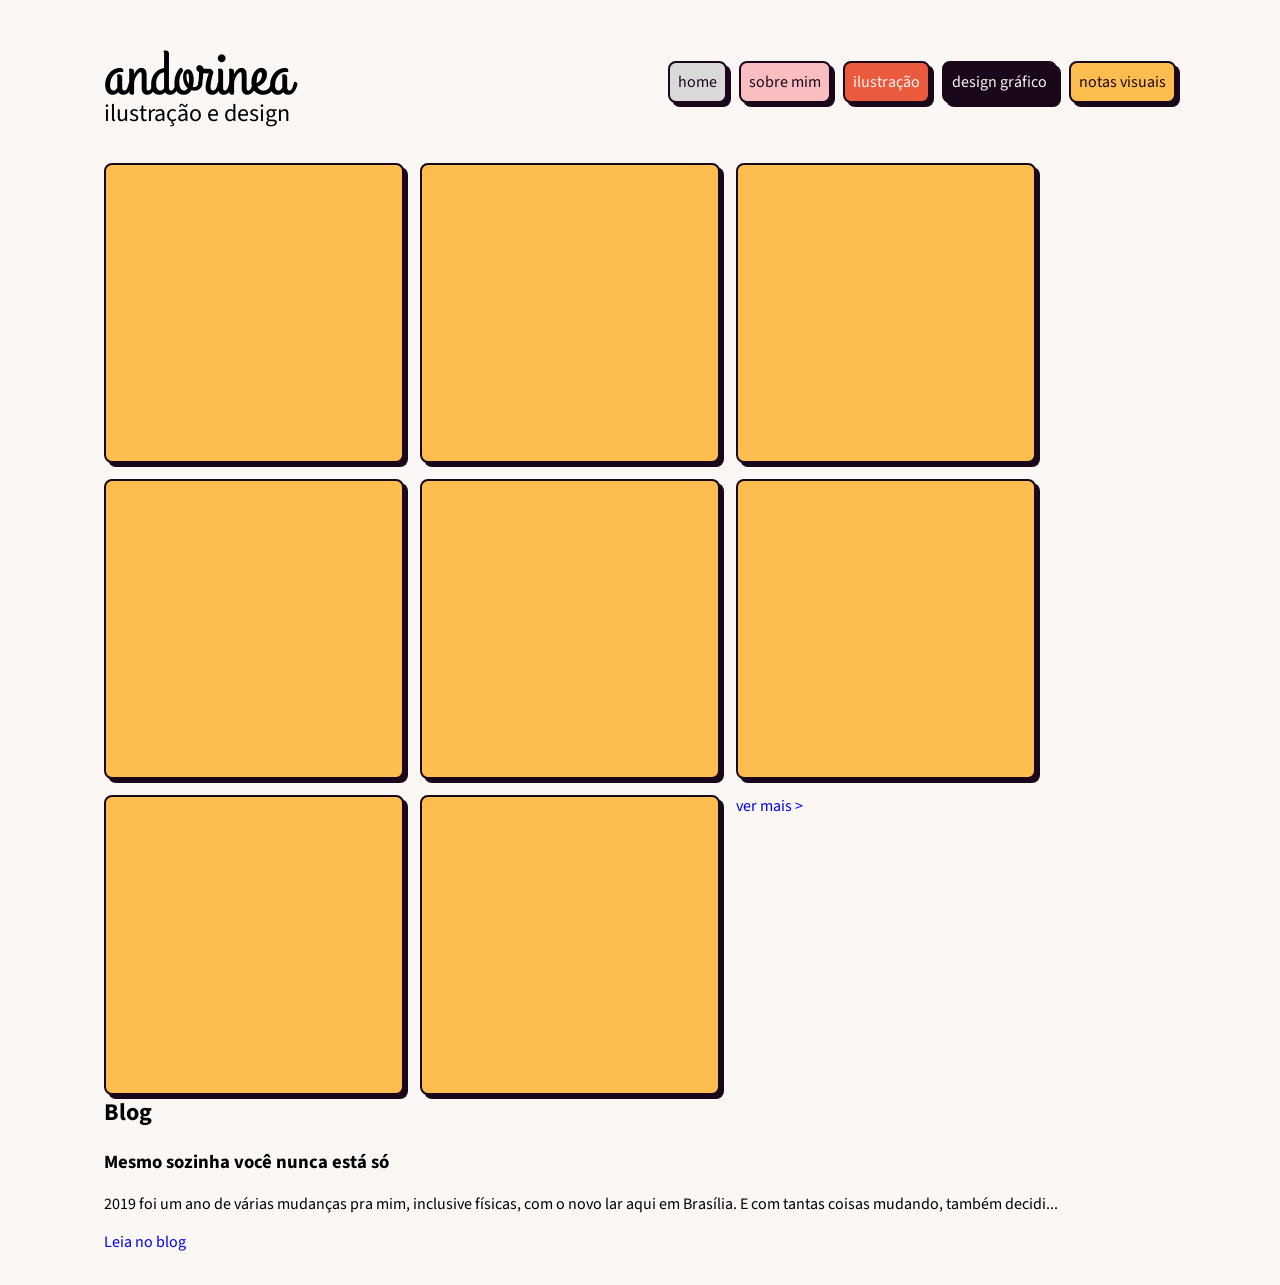
==== index2.html @ de284b11 "fixing main page" ====
<!DOCTYPE html>
<html lang="pt-br">
<head>
    <meta charset="UTF-8">
    <meta name="viewport" content="width=device-width, initial-scale=1.0">
    <title>andorinea</title>
    <link rel="preconnect" href="https://fonts.googleapis.com">
    <link rel="preconnect" href="https://fonts.gstatic.com" crossorigin>
    <link href="https://fonts.googleapis.com/css2?family=Grand+Hotel&family=Source+Sans+3:ital,wght@0,200..900;1,200..900&display=swap" rel="stylesheet">
    <link rel="stylesheet" href="style/style.css" >
</head>
<body>
<header class="header">
        <header>
            <h1 class="title grand-hotel-regular">andorinea</h1>
            <h2 class="source-sans-3-400">ilustração e design</h2>
        </header>
        <nav>
            <ul class="nav-list">
                <li class="nav-itens"><a href="#home" class="btn-nav light-neutral source-sans-3-400">home</a></li>
                <li class="nav-itens"><a href="#sobre-mim" class="btn-nav secondary source-sans-3-400">sobre mim</a></li>
                <li class="nav-itens"><a href="#ilustracao" class="btn-nav terciary source-sans-3-400">ilustração</a></li>
                <li class="nav-itens"><a href="#design-grafico" class="btn-nav dark-neutral source-sans-3-400">design gráfico</a></li>
                <li class="nav-itens"><a href="#notas-visuais" class="btn-nav primary source-sans-3-400">notas visuais</a></li>
            </ul>
        </nav>
</header>
   
    <main>
    <section class="content">
        <img src="" alt="" class="images">
        <img src="" alt="" class="images">
        <img src="" alt="" class="images">
        <img src="" alt="" class="images">
        <img src="" alt="" class="images">
        <img src="" alt="" class="images">
        <img src="" alt="" class="images">
        <img src="" alt="" class="images">
        <div class="section-link"><a href="#">ver mais ></a></div>
    </section>
    <section class="blog">
        <h2>Blog</h2>
        <div class="blog-cards">
            <div class="vertical-card">
                <h3>Mesmo sozinha você nunca está só</h3>
                <p>2019 foi um ano de várias mudanças pra mim, inclusive físicas, com o novo lar aqui em Brasília. E com tantas coisas mudando, também decidi...</p>
            <a href="#">Leia no blog</a>
            </div>
        </div>
    </section>
</main>
</body>
</html>
---- style/style.css ----
/* Primitivos */ 

:root {
    --lighter-neutral: #FAF7F5;
    --light-neutral: #D9D9D9;
    --dark-neutral: #1A071B;
    --primary: #FEBE4F;
    --secondary: #FABEC0;
    --terciary: #EB5A3D;
}

.light-neutral {
    background: var(--light-neutral, #FAF7F5);
    color: var(--dark-neutral);
}

.dark-neutral {
    background: var(--dark-neutral, #1A071B);
    color: var(--lighter-neutral);
}

.primary {
    background: var(--primary, #FEBE4F);
    color: var(--dark-neutral);
}

.secondary {
    background: var(--secondary, #FABEC0);
    color: var(--dark-neutral);
}

.terciary {
    background: var(--terciary, #EB5A3D);
    color: var(--lighter-neutral);
}

.source-sans-3-400 {
    font-family: "Source Sans 3", serif;
    font-optical-sizing: auto;
    font-weight: 400;
    font-style: normal;
}

.grand-hotel-regular {
    font-family: "Grand Hotel", serif;
    font-weight: 400;
    font-style: normal;
}
  

/* Tags globais */

body {
    background-color: var(--lighter-neutral);
    font-family: "Source Sans 3", serif;
}

a {
    text-decoration: none;
}

a:hover {
    font-weight: bold;
}

h1, h2 {
    margin: 0;
    padding: 0;
}

main {
    margin: 2rem 6rem;
    
}

/* Header */

.header {
    margin: 2rem 6rem;
    display: flex;
    flex-direction: row;
    justify-content: space-between;
    align-items: center;
}

/* Navegação */

.nav-list {
    margin: 0;
    padding: 0;
    list-style-type: none;
    display: flex;
    gap: 8px 12px;
    flex-wrap: wrap;
}

.nav-itens {
    margin: 0;
    padding: 0;
}

.btn-nav {
    display: inline-block;
    border-radius: 8px;
    border: 2px solid var(--dark-neutral);
    box-shadow: 4px 4px 0px 0px var(--dark-neutral);
    padding: 8px;
    transition: box-shadow 0.2s ease, transform 0.2s ease;
}

.btn-nav:hover {
    box-shadow: 0px 0px 0px var(--dark-neutral);
    transform: translateY(2px);
}


.container {
    display: flex;
}

.container img {
    max-height: 100vh;
}

/* Título */

.title {
    font-size: 4rem;
    height: 4rem;
}

/* Conteúdo */

.content {
    display: flex;
    flex-wrap: wrap;
    gap: 1rem;
}

.images {
    background: var(--primary, #FEBE4F);
    border: 2px solid var(--dark-neutral);
    border-radius: 8px;
    box-shadow: 4px 4px 0px 0px var(--dark-neutral);
    padding: 8px;
    transition: box-shadow 0.2s ease, transform 0.2s ease;
    min-height:280px;
    min-width:280px;
}

/* Breakpoints */

@media only screen and (max-width: 600px) {
    main, .header {
        margin: 1rem;
    }

    .header {
        flex-direction: column;
        align-items: flex-start;
        gap: 1rem;
        
    }

    .images {
        width: 100%;
    }

}
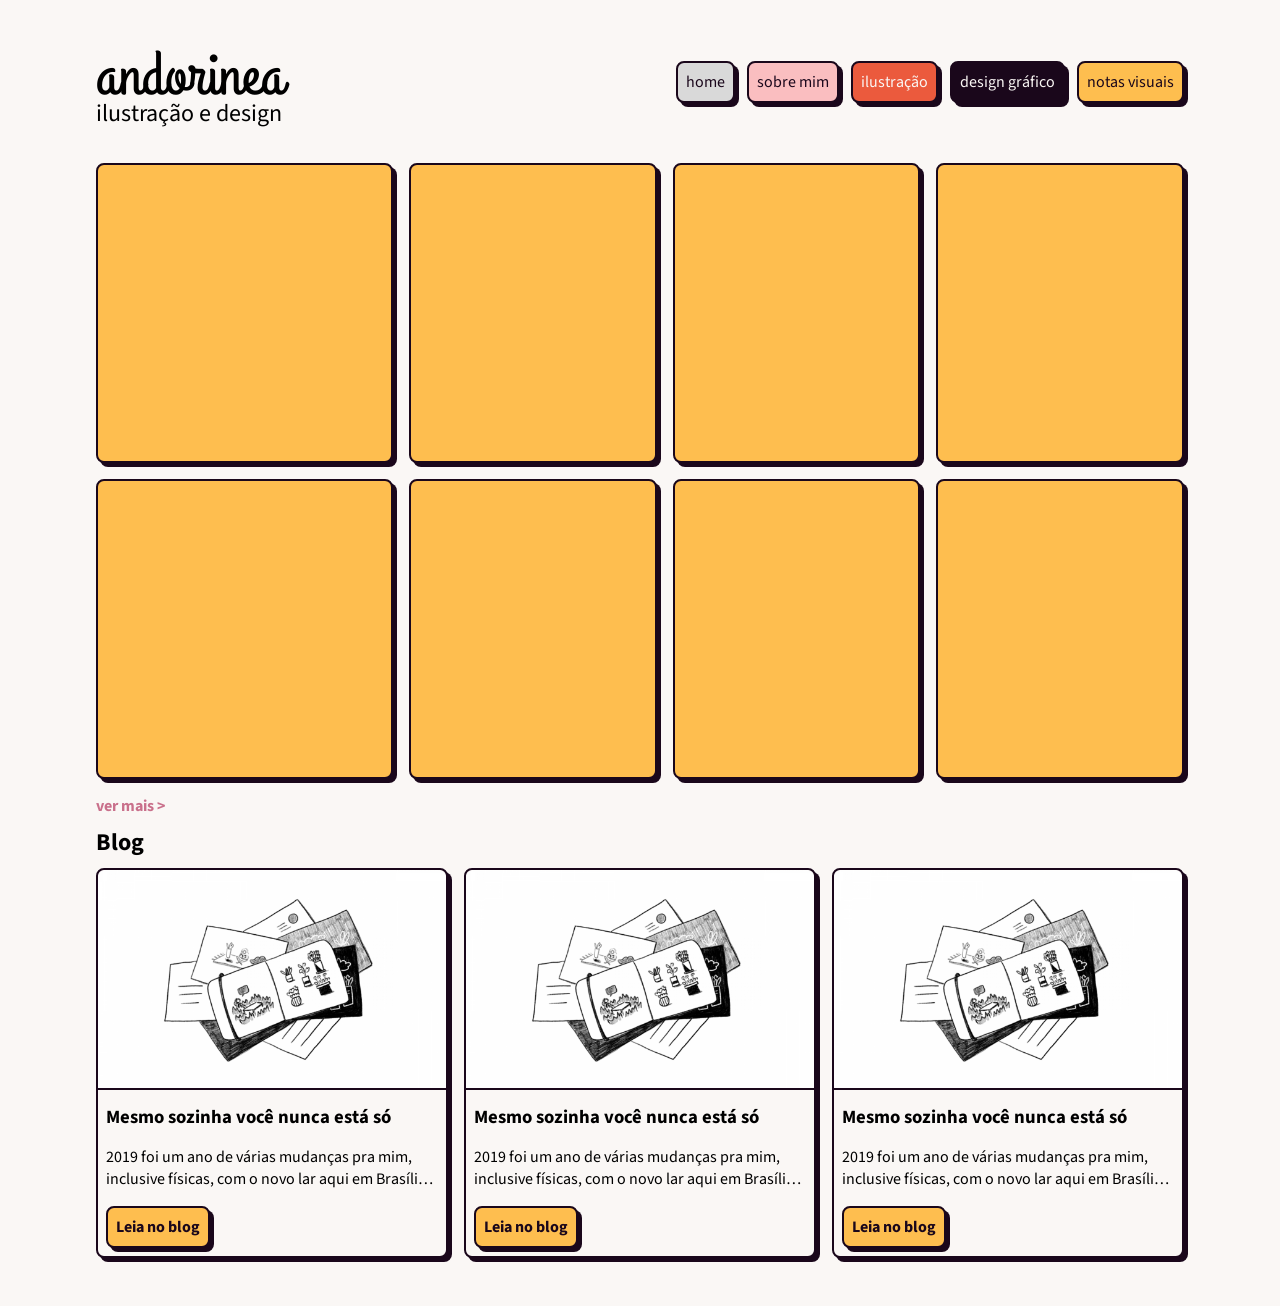
==== commit 392c2004: "setting grid alignments" ====
--- a/index2.html
+++ b/index2.html
@@ -25,26 +25,44 @@
             </ul>
         </nav>
 </header>
-   
     <main>
-    <section class="content">
-        <img src="" alt="" class="images">
-        <img src="" alt="" class="images">
-        <img src="" alt="" class="images">
-        <img src="" alt="" class="images">
-        <img src="" alt="" class="images">
-        <img src="" alt="" class="images">
-        <img src="" alt="" class="images">
-        <img src="" alt="" class="images">
+    <section class="portfolio">
+        <img src="" alt="" class="portfolio-images">
+        <img src="" alt="" class="portfolio-images">
+        <img src="" alt="" class="portfolio-images">
+        <img src="" alt="" class="portfolio-images">
+        <img src="" alt="" class="portfolio-images">
+        <img src="" alt="" class="portfolio-images">
+        <img src="" alt="" class="portfolio-images">
+        <img src="" alt="" class="portfolio-images">
         <div class="section-link"><a href="#">ver mais ></a></div>
     </section>
     <section class="blog">
         <h2>Blog</h2>
         <div class="blog-cards">
             <div class="vertical-card">
-                <h3>Mesmo sozinha você nunca está só</h3>
-                <p>2019 foi um ano de várias mudanças pra mim, inclusive físicas, com o novo lar aqui em Brasília. E com tantas coisas mudando, também decidi...</p>
-            <a href="#">Leia no blog</a>
+                <img src="img/blog-sozinha.png" alt="" class="vertical-card-images">
+                <div class="vertical-card-body">
+                    <h3>Mesmo sozinha você nunca está só</h3>
+                    <p>2019 foi um ano de várias mudanças pra mim, inclusive físicas, com o novo lar aqui em Brasília. E com tantas coisas mudando, também decidi</p>
+                    <a href="#" class="btn-nav primary">Leia no blog</a>
+                </div>
+            </div>
+            <div class="vertical-card">
+                <img src="img/blog-sozinha.png" alt="" class="vertical-card-images">
+                <div class="vertical-card-body">
+                    <h3>Mesmo sozinha você nunca está só</h3>
+                    <p>2019 foi um ano de várias mudanças pra mim, inclusive físicas, com o novo lar aqui em Brasília. E com tantas coisas mudando, também decidi</p>
+                    <a href="#" class="btn-nav primary">Leia no blog</a>
+                </div>
+            </div>
+            <div class="vertical-card">
+                <img src="img/blog-sozinha.png" alt="" class="vertical-card-images">
+                <div class="vertical-card-body">
+                    <h3>Mesmo sozinha você nunca está só</h3>
+                    <p>2019 foi um ano de várias mudanças pra mim, inclusive físicas, com o novo lar aqui em Brasília. E com tantas coisas mudando, também decidi</p>
+                    <a href="#" class="btn-nav primary">Leia no blog</a>
+                </div>
             </div>
         </div>
     </section>
--- a/style/style.css
+++ b/style/style.css
@@ -1,170 +1,283 @@
-/* Primitivos */ 
+/* Primitivos */
 
 :root {
-    --lighter-neutral: #FAF7F5;
-    --light-neutral: #D9D9D9;
-    --dark-neutral: #1A071B;
-    --primary: #FEBE4F;
-    --secondary: #FABEC0;
-    --terciary: #EB5A3D;
+  --lighter-neutral: #faf7f5;
+  --light-neutral: #d9d9d9;
+  --dark-neutral: #1a071b;
+  --primary: #febe4f;
+  --secondary: #fabec0;
+  --secondary-text: #c9708b;
+  --terciary: #eb5a3d;
 }
 
 .light-neutral {
-    background: var(--light-neutral, #FAF7F5);
-    color: var(--dark-neutral);
+  background: var(--light-neutral, #faf7f5);
+  color: var(--dark-neutral);
 }
 
 .dark-neutral {
-    background: var(--dark-neutral, #1A071B);
-    color: var(--lighter-neutral);
+  background: var(--dark-neutral, #1a071b);
+  color: var(--lighter-neutral);
 }
 
 .primary {
-    background: var(--primary, #FEBE4F);
-    color: var(--dark-neutral);
+  background: var(--primary, #febe4f);
+  color: var(--dark-neutral);
 }
 
 .secondary {
-    background: var(--secondary, #FABEC0);
-    color: var(--dark-neutral);
+  background: var(--secondary, #fabec0);
+  color: var(--dark-neutral);
 }
 
 .terciary {
-    background: var(--terciary, #EB5A3D);
-    color: var(--lighter-neutral);
+  background: var(--terciary, #eb5a3d);
+  color: var(--lighter-neutral);
 }
 
 .source-sans-3-400 {
-    font-family: "Source Sans 3", serif;
-    font-optical-sizing: auto;
-    font-weight: 400;
-    font-style: normal;
+  font-family: 'Source Sans 3', serif;
+  font-optical-sizing: auto;
+  font-weight: 400;
+  font-style: normal;
 }
 
 .grand-hotel-regular {
-    font-family: "Grand Hotel", serif;
-    font-weight: 400;
-    font-style: normal;
-}
-  
+  font-family: 'Grand Hotel', serif;
+  font-weight: 400;
+  font-style: normal;
+}
 
 /* Tags globais */
 
 body {
-    background-color: var(--lighter-neutral);
-    font-family: "Source Sans 3", serif;
+  background-color: var(--lighter-neutral);
+  font-family: 'Source Sans 3', serif;
+  margin: 0;
 }
 
 a {
-    text-decoration: none;
+  text-decoration: none;
+  color: var(--secondary-text);
+  font-weight: bold;
 }
 
 a:hover {
-    font-weight: bold;
-}
-
-h1, h2 {
-    margin: 0;
-    padding: 0;
-}
-
-main {
+}
+
+h1,
+h2,
+h3 {
+  margin: 0;
+  padding: 0;
+}
+
+/* Navegação */
+
+.nav-list {
+  margin: 0;
+  padding: 0;
+  list-style-type: none;
+  display: flex;
+  gap: 8px 12px;
+  flex-wrap: wrap;
+}
+
+.nav-itens {
+  margin: 0;
+  padding: 0;
+}
+
+.btn-nav {
+  display: inline-block;
+  border-radius: 8px;
+  border: 2px solid var(--dark-neutral);
+  box-shadow: 4px 4px 0px 0px var(--dark-neutral);
+  padding: 8px;
+  transition: box-shadow 0.2s ease, transform 0.2s ease;
+}
+
+.btn-nav:hover {
+  box-shadow: 0px 0px 0px var(--dark-neutral);
+  transform: translateY(2px);
+}
+
+.section-link {
+  display: block;
+  width: 100%;
+}
+
+/* Título */
+
+.title {
+  font-size: 4rem;
+  height: 4rem;
+}
+
+/* Conteúdo */
+
+.blog {
+  margin: 0.5rem 0;
+}
+
+.portfolio-images {
+  background: var(--primary);
+  border: 2px solid var(--dark-neutral);
+  border-radius: 8px;
+  box-shadow: 4px 4px 0px 0px var(--dark-neutral);
+  padding: 0.5rem;
+  transition: box-shadow 0.2s ease, transform 0.2s ease;
+  min-height: 280px;
+}
+
+/* Cards */
+
+.vertical-card {
+  background: var(--lighter-neutral);
+  border: 2px solid var(--dark-neutral);
+  border-radius: 8px;
+  box-shadow: 4px 4px 0px 0px var(--dark-neutral);
+}
+
+.vertical-card-images {
+  background: var(--secondary-neutral);
+  border-bottom: 2px solid var(--dark-neutral);
+  border-radius: 8px 8px 0px 0px;
+  width: 100%;
+  height: auto;
+  overflow: hidden;
+  object-fit: cover;
+}
+
+.vertical-card p {
+  width: 100%;
+  overflow: hidden;
+  -webkit-box-orient: vertical;
+  -webkit-line-clamp: 2;
+  display: -webkit-box;
+}
+
+.vertical-card-body {
+  padding: 0.5rem;
+}
+
+.horizontal-card {
+}
+
+/* Breakpoints */
+
+/* Extra small devices (phones, 600px and down) */
+@media only screen and (max-width: 600px) {
+  main,
+  .header {
+    margin: 1rem;
+  }
+
+  .portfolio {
+    display: flex;
+    flex-direction: column;
+    gap: 1rem;
+  }
+
+  .blog-cards {
+    display: flex;
+    flex-direction: column;
+    gap: 1rem;
+  }
+
+  .vertical-card {
+    width: 100%;
+  }
+}
+
+/* Small devices (portrait tablets and large phones, 600px and up) */
+@media only screen and (min-width: 600px) {
+  main,
+  .header {
+    margin: 1rem;
+  }
+
+  .portfolio {
+    display: grid;
+    grid-template-columns: auto auto;
+    gap: 1rem;
+  }
+
+  .blog-cards {
+    display: flex;
+    flex-direction: column;
+    gap: 1rem;
+  }
+}
+
+/* Medium devices (landscape tablets, 768px and up) */
+@media only screen and (min-width: 768px) {
+    main,
+  .header {
+    margin: 2rem;
+  }
+
+    .blog-cards {
+        margin: 0.5rem 0;
+        display: grid;
+        grid-template-columns: auto auto;
+        gap: 1rem;
+        width: 100%;
+      }
+
+      .portfolio {
+        display: grid;
+        grid-template-columns: auto auto;
+        gap: 1rem;
+      }
+}
+
+/* Large devices (laptops/desktops, 992px and up) */
+@media only screen and (min-width: 992px) {
+  .header {
+    flex-direction: column;
+    align-items: flex-start;
+    gap: 1rem;
+  }
+
+  .portfolio {
+    display: grid;
+    grid-template-columns: auto auto auto;
+    gap: 1rem;
+  }
+}
+
+/* Extra large devices (large laptops and desktops, 1200px and up) */
+@media only screen and (min-width: 1200px) {
+  main {
     margin: 2rem 6rem;
-    
-}
-
-/* Header */
-
-.header {
+    display: flex;
+    flex-direction: column;
+  }
+
+  .header {
     margin: 2rem 6rem;
     display: flex;
     flex-direction: row;
     justify-content: space-between;
     align-items: center;
-}
-
-/* Navegação */
-
-.nav-list {
-    margin: 0;
-    padding: 0;
-    list-style-type: none;
-    display: flex;
-    gap: 8px 12px;
-    flex-wrap: wrap;
-}
-
-.nav-itens {
-    margin: 0;
-    padding: 0;
-}
-
-.btn-nav {
-    display: inline-block;
-    border-radius: 8px;
-    border: 2px solid var(--dark-neutral);
-    box-shadow: 4px 4px 0px 0px var(--dark-neutral);
-    padding: 8px;
-    transition: box-shadow 0.2s ease, transform 0.2s ease;
-}
-
-.btn-nav:hover {
-    box-shadow: 0px 0px 0px var(--dark-neutral);
-    transform: translateY(2px);
-}
-
-
-.container {
-    display: flex;
-}
-
-.container img {
-    max-height: 100vh;
-}
-
-/* Título */
-
-.title {
-    font-size: 4rem;
-    height: 4rem;
-}
-
-/* Conteúdo */
-
-.content {
-    display: flex;
-    flex-wrap: wrap;
-    gap: 1rem;
-}
-
-.images {
-    background: var(--primary, #FEBE4F);
-    border: 2px solid var(--dark-neutral);
-    border-radius: 8px;
-    box-shadow: 4px 4px 0px 0px var(--dark-neutral);
-    padding: 8px;
-    transition: box-shadow 0.2s ease, transform 0.2s ease;
-    min-height:280px;
-    min-width:280px;
-}
-
-/* Breakpoints */
-
-@media only screen and (max-width: 600px) {
-    main, .header {
-        margin: 1rem;
-    }
-
-    .header {
-        flex-direction: column;
-        align-items: flex-start;
-        gap: 1rem;
-        
-    }
-
-    .images {
-        width: 100%;
-    }
-
-}
-
+  }
+
+  .portfolio {
+    display: grid;
+    grid-template-columns: auto auto auto auto;
+    gap: 1rem;
+    width: 100%;
+  }
+
+
+  .blog-cards {
+    margin: 0.5rem 0;
+    display: grid;
+    grid-template-columns: auto auto auto;
+    gap: 1rem;
+    width: 100%;
+  }
+
+  
+}
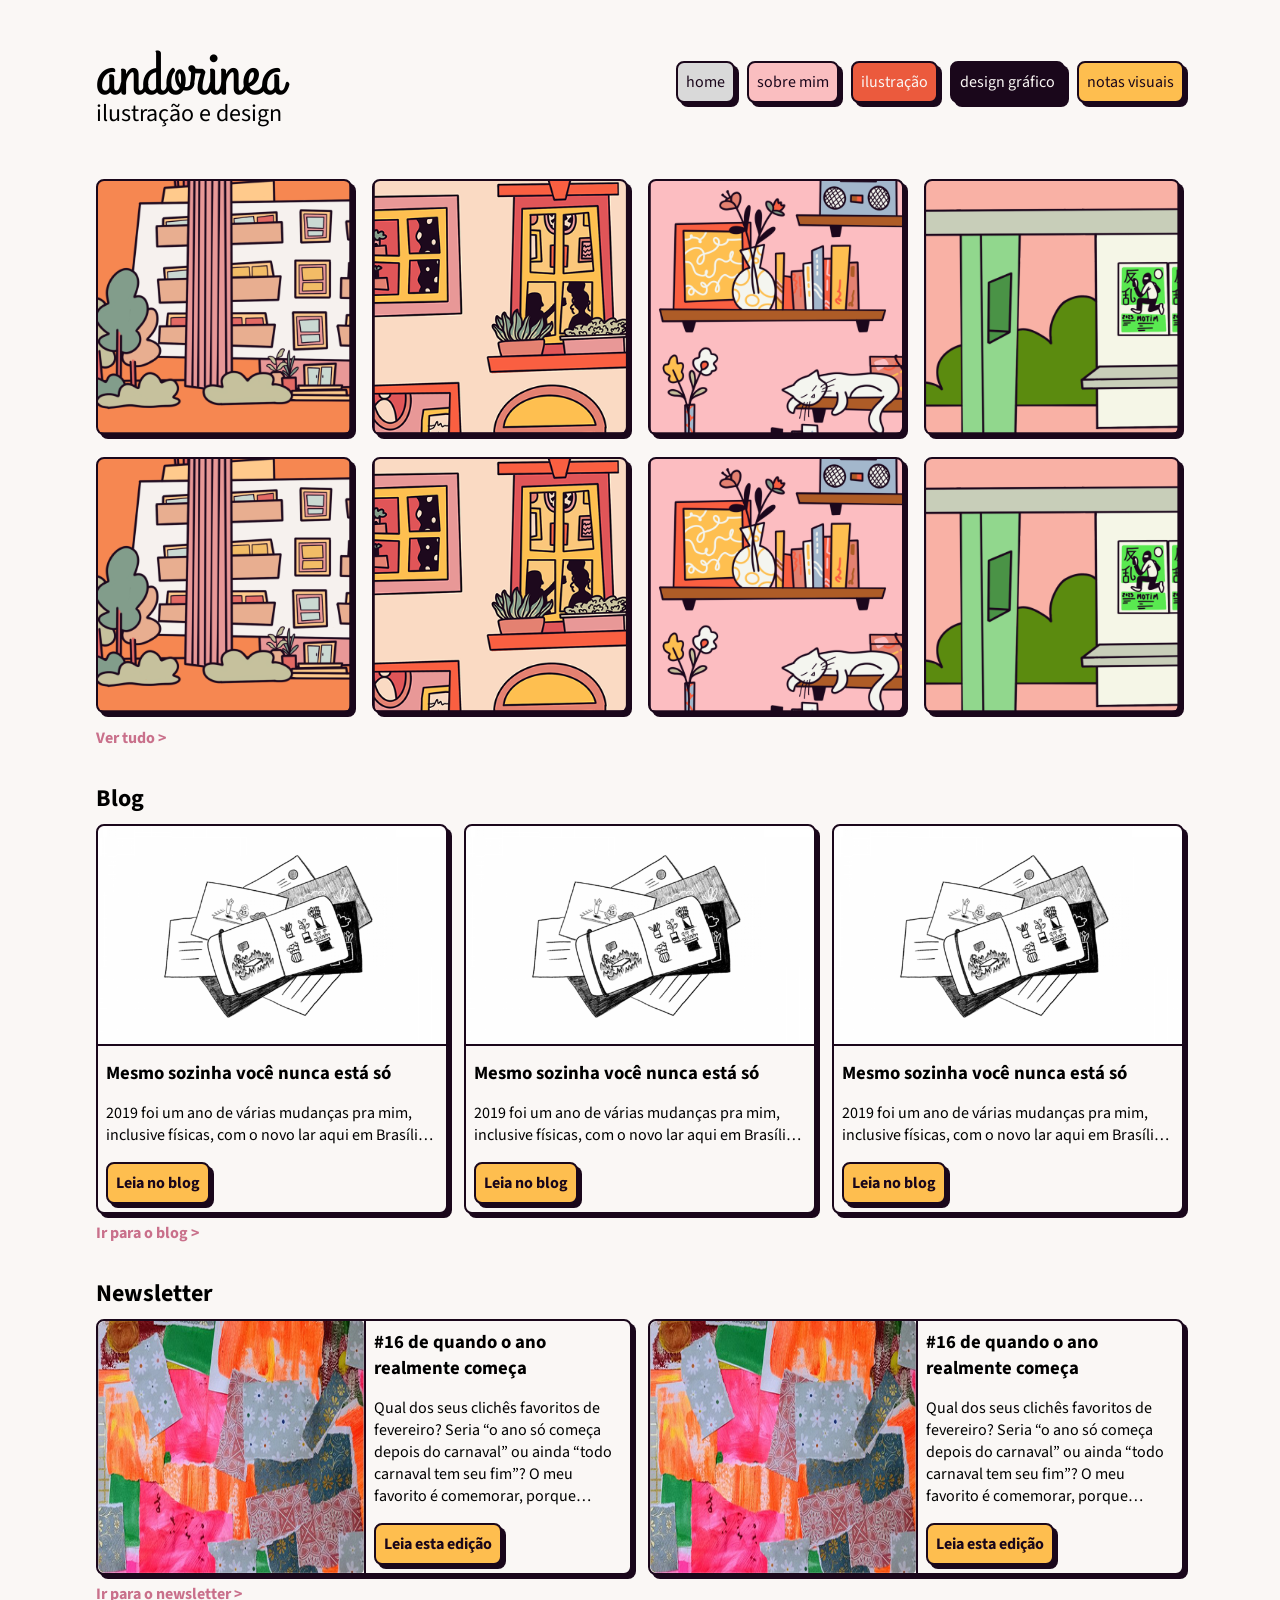
==== commit 0de152b3: "newsletter section, fixing portfolio images sizing" ====
--- a/index2.html
+++ b/index2.html
@@ -27,22 +27,24 @@
 </header>
     <main>
     <section class="portfolio">
-        <img src="" alt="" class="portfolio-images">
-        <img src="" alt="" class="portfolio-images">
-        <img src="" alt="" class="portfolio-images">
-        <img src="" alt="" class="portfolio-images">
-        <img src="" alt="" class="portfolio-images">
-        <img src="" alt="" class="portfolio-images">
-        <img src="" alt="" class="portfolio-images">
-        <img src="" alt="" class="portfolio-images">
-        <div class="section-link"><a href="#">ver mais ></a></div>
+        <div class="portfolio-images">
+            <a href="#"><img src="img/IMG_0769.png" alt="" class="portfolio-image"></a>
+            <a href="#"><img src="img/IMG_0762.png" alt="" class="portfolio-image"></a>
+            <a href="#"><img src="img/IMG_0764.png" alt="" class="portfolio-image"></a>
+            <a href="#"><img src="img/IMG_0775.png" alt="" class="portfolio-image"></a>
+            <a href="#"><img src="img/IMG_0769.png" alt="" class="portfolio-image"></a>
+            <a href="#"><img src="img/IMG_0762.png" alt="" class="portfolio-image"></a>
+            <a href="#"><img src="img/IMG_0764.png" alt="" class="portfolio-image"></a>
+            <a href="#"><img src="img/IMG_0775.png" alt="" class="portfolio-image"></a>
+        </div>
+        <div class="section-link"><a href="#">Ver tudo ></a></div>
     </section>
     <section class="blog">
         <h2>Blog</h2>
         <div class="blog-cards">
             <div class="vertical-card">
                 <img src="img/blog-sozinha.png" alt="" class="vertical-card-images">
-                <div class="vertical-card-body">
+                <div class="card-body">
                     <h3>Mesmo sozinha você nunca está só</h3>
                     <p>2019 foi um ano de várias mudanças pra mim, inclusive físicas, com o novo lar aqui em Brasília. E com tantas coisas mudando, também decidi</p>
                     <a href="#" class="btn-nav primary">Leia no blog</a>
@@ -50,7 +52,7 @@
             </div>
             <div class="vertical-card">
                 <img src="img/blog-sozinha.png" alt="" class="vertical-card-images">
-                <div class="vertical-card-body">
+                <div class="card-body">
                     <h3>Mesmo sozinha você nunca está só</h3>
                     <p>2019 foi um ano de várias mudanças pra mim, inclusive físicas, com o novo lar aqui em Brasília. E com tantas coisas mudando, também decidi</p>
                     <a href="#" class="btn-nav primary">Leia no blog</a>
@@ -58,13 +60,36 @@
             </div>
             <div class="vertical-card">
                 <img src="img/blog-sozinha.png" alt="" class="vertical-card-images">
-                <div class="vertical-card-body">
+                <div class="card-body">
                     <h3>Mesmo sozinha você nunca está só</h3>
                     <p>2019 foi um ano de várias mudanças pra mim, inclusive físicas, com o novo lar aqui em Brasília. E com tantas coisas mudando, também decidi</p>
                     <a href="#" class="btn-nav primary">Leia no blog</a>
                 </div>
             </div>
         </div>
+        <div class="section-link"><a href="#">Ir para o blog ></a></div>
+    </section>
+    <section class="newsletter">
+        <h2>Newsletter</h2>
+        <div class="newsletter-cards">
+            <div class="horizontal-card">
+                <img src="img/blog-oque-vai.png" alt="" class="horizontal-card-images">
+                    <div class="card-body">
+                        <h3>#16 de quando o ano realmente começa</h3>
+                        <p>Qual dos seus clichês favoritos de fevereiro? Seria “o ano só começa depois do carnaval” ou ainda “todo carnaval tem seu fim”? O meu favorito é comemorar, porque fevereiro, além de um mês que sempre passa voando, é o mês do meu aniversário. Bora celebrar conversando sobre coisas legais, sobre design, sobre literatura e um pouco de tecnologia no meio de tudo isso. 🎉</p>
+                        <a href="#" class="btn-nav primary">Leia esta edição</a>
+                    </div>
+            </div>
+            <div class="horizontal-card">
+                <img src="img/blog-oque-vai.png" alt="" class="horizontal-card-images">
+                    <div class="card-body">
+                        <h3>#16 de quando o ano realmente começa</h3>
+                        <p>Qual dos seus clichês favoritos de fevereiro? Seria “o ano só começa depois do carnaval” ou ainda “todo carnaval tem seu fim”? O meu favorito é comemorar, porque fevereiro, além de um mês que sempre passa voando, é o mês do meu aniversário. Bora celebrar conversando sobre coisas legais, sobre design, sobre literatura e um pouco de tecnologia no meio de tudo isso. 🎉</p>
+                        <a href="#" class="btn-nav primary">Leia esta edição</a>
+                    </div>
+            </div>
+        </div>
+        <div class="section-link"><a href="#">Ir para o newsletter ></a></div>
     </section>
 </main>
 </body>
--- a/style/style.css
+++ b/style/style.css
@@ -97,7 +97,7 @@
   transition: box-shadow 0.2s ease, transform 0.2s ease;
 }
 
-.btn-nav:hover {
+.btn-nav:hover, .portfolio-image:hover {
   box-shadow: 0px 0px 0px var(--dark-neutral);
   transform: translateY(2px);
 }
@@ -105,6 +105,7 @@
 .section-link {
   display: block;
   width: 100%;
+  margin-top: 0.5rem;
 }
 
 /* Título */
@@ -116,27 +117,42 @@
 
 /* Conteúdo */
 
-.blog {
+.portfolio,
+.blog,
+.newsletter {
+  margin: 1rem 0;
+}
+
+.blog-cards,
+.newsletter-cards {
   margin: 0.5rem 0;
 }
 
-.portfolio-images {
-  background: var(--primary);
+.portfolio-image {
+  background: var(--dark-neutral);
   border: 2px solid var(--dark-neutral);
   border-radius: 8px;
   box-shadow: 4px 4px 0px 0px var(--dark-neutral);
-  padding: 0.5rem;
   transition: box-shadow 0.2s ease, transform 0.2s ease;
-  min-height: 280px;
+  height: auto;
+  width: calc(100% - 0.5rem);
+  overflow: hidden;
+  object-fit: cover;
 }
 
 /* Cards */
 
-.vertical-card {
+.vertical-card,
+.horizontal-card {
   background: var(--lighter-neutral);
   border: 2px solid var(--dark-neutral);
   border-radius: 8px;
   box-shadow: 4px 4px 0px 0px var(--dark-neutral);
+}
+
+.horizontal-card {
+  display: flex;
+  flex-direction: row;
 }
 
 .vertical-card-images {
@@ -149,15 +165,29 @@
   object-fit: cover;
 }
 
-.vertical-card p {
+.horizontal-card-images {
+  background: var(--secondary-neutral);
+  border-right: 2px solid var(--dark-neutral);
+  border-radius: 8px 0px 0px 8px;
+  width: 50%;
+}
+
+.card-body p {
   width: 100%;
   overflow: hidden;
   -webkit-box-orient: vertical;
+  display: -webkit-box;
+}
+
+.vertical-card .card-body p {
   -webkit-line-clamp: 2;
-  display: -webkit-box;
-}
-
-.vertical-card-body {
+}
+
+.horizontal-card .card-body p {
+  -webkit-line-clamp: 5;
+}
+
+.card-body {
   padding: 0.5rem;
 }
 
@@ -173,7 +203,7 @@
     margin: 1rem;
   }
 
-  .portfolio {
+  .portfolio-images {
     display: flex;
     flex-direction: column;
     gap: 1rem;
@@ -197,13 +227,19 @@
     margin: 1rem;
   }
 
-  .portfolio {
+  .portfolio-images {
     display: grid;
     grid-template-columns: auto auto;
     gap: 1rem;
   }
 
   .blog-cards {
+    display: flex;
+    flex-direction: column;
+    gap: 1rem;
+  }
+
+  .newsletter-cards {
     display: flex;
     flex-direction: column;
     gap: 1rem;
@@ -212,24 +248,23 @@
 
 /* Medium devices (landscape tablets, 768px and up) */
 @media only screen and (min-width: 768px) {
-    main,
-  .header {
-    margin: 2rem;
-  }
-
-    .blog-cards {
-        margin: 0.5rem 0;
-        display: grid;
-        grid-template-columns: auto auto;
-        gap: 1rem;
-        width: 100%;
-      }
-
-      .portfolio {
-        display: grid;
-        grid-template-columns: auto auto;
-        gap: 1rem;
-      }
+  main,
+  .header {
+    margin: 2rem 6rem;
+  }
+
+  .blog-cards {
+    display: grid;
+    grid-template-columns: auto auto;
+    gap: 1rem;
+    width: 100%;
+  }
+
+  .portfolio-images {
+    display: grid;
+    grid-template-columns: auto auto;
+    gap: 1rem;
+  }
 }
 
 /* Large devices (laptops/desktops, 992px and up) */
@@ -240,10 +275,17 @@
     gap: 1rem;
   }
 
-  .portfolio {
+  .portfolio-images {
     display: grid;
     grid-template-columns: auto auto auto;
     gap: 1rem;
+  }
+
+  .newsletter-cards {
+    display: grid;
+    grid-template-columns: auto auto;
+    gap: 1rem;
+    width: 100%;
   }
 }
 
@@ -263,21 +305,17 @@
     align-items: center;
   }
 
-  .portfolio {
+  .portfolio-images {
     display: grid;
     grid-template-columns: auto auto auto auto;
     gap: 1rem;
     width: 100%;
   }
 
-
   .blog-cards {
-    margin: 0.5rem 0;
     display: grid;
     grid-template-columns: auto auto auto;
     gap: 1rem;
     width: 100%;
   }
-
-  
-}
+}
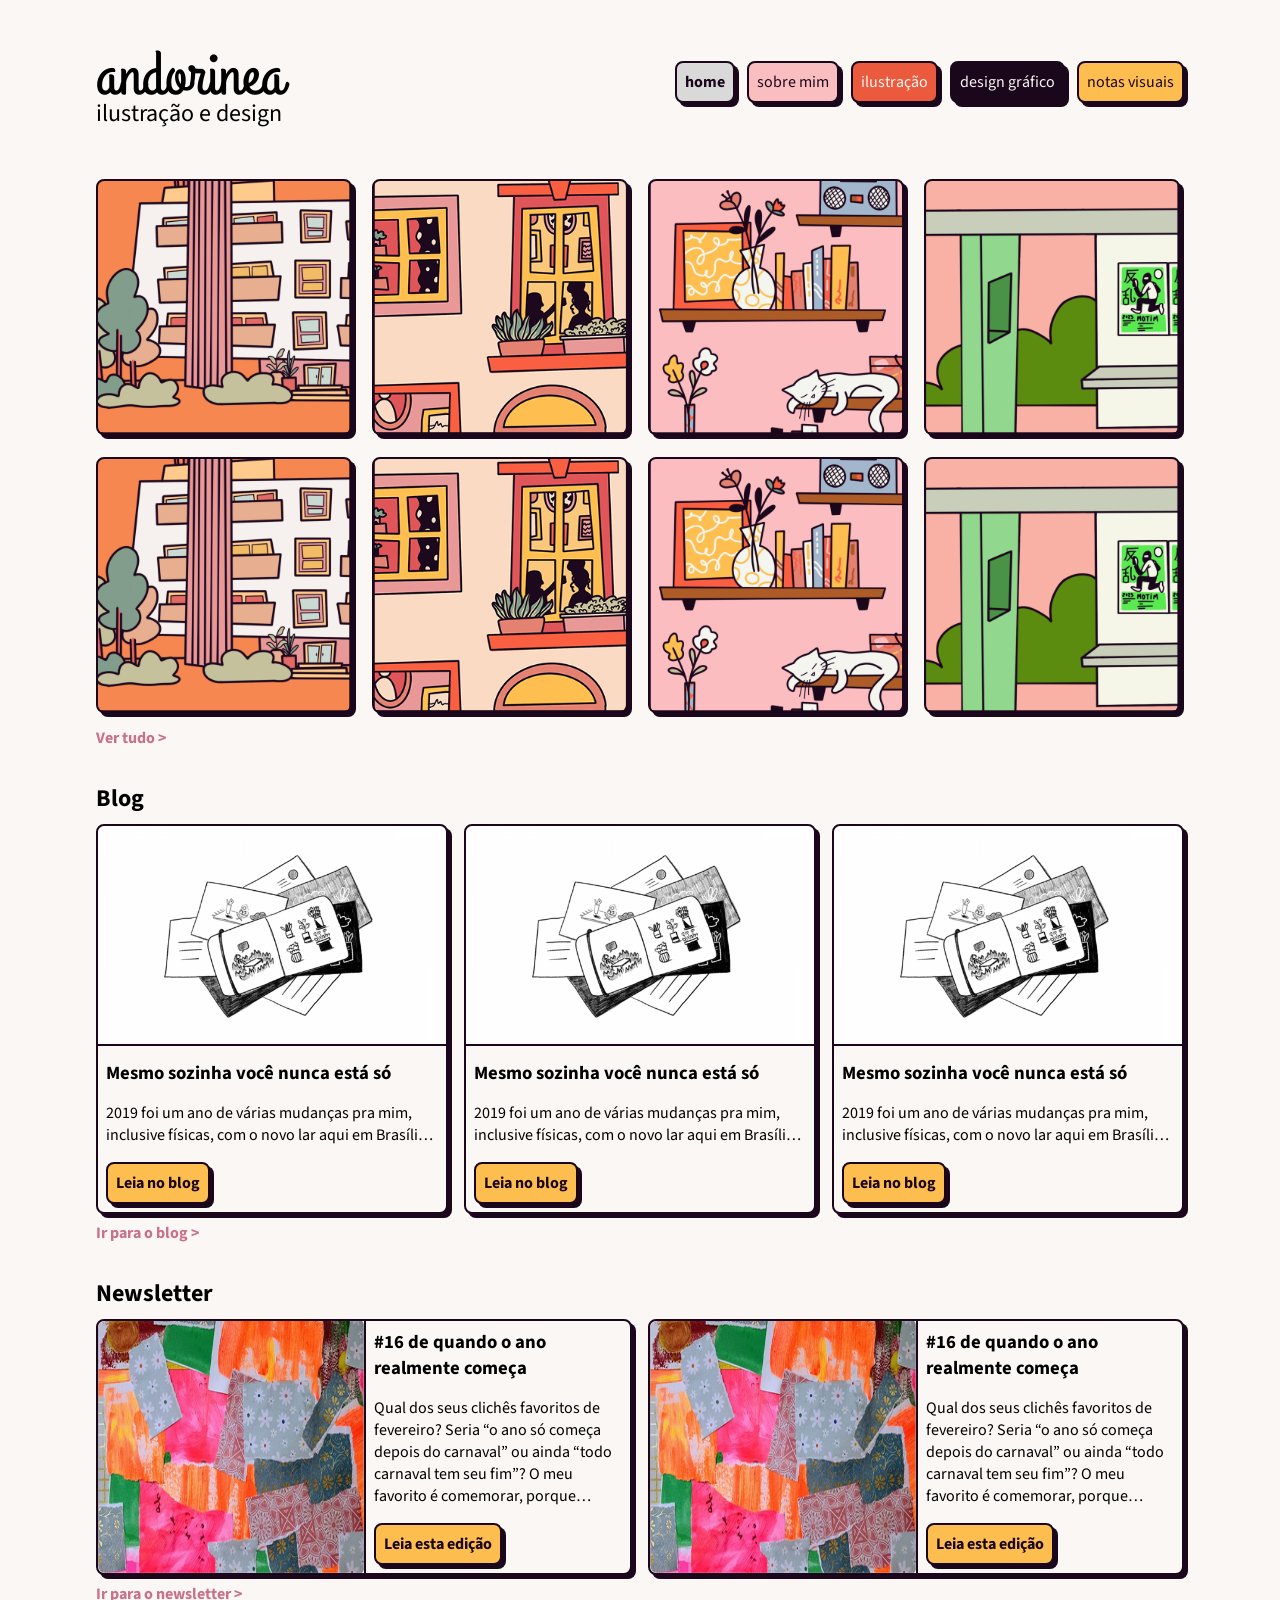
==== commit 948ed57b: "links and portfolio page" ====
--- a/index2.html
+++ b/index2.html
@@ -17,7 +17,7 @@
         </header>
         <nav>
             <ul class="nav-list">
-                <li class="nav-itens"><a href="#home" class="btn-nav light-neutral source-sans-3-400">home</a></li>
+                <li class="nav-itens"><a href="#home" class="btn-nav light-neutral source-sans-3-400 active">home</a></li>
                 <li class="nav-itens"><a href="#sobre-mim" class="btn-nav secondary source-sans-3-400">sobre mim</a></li>
                 <li class="nav-itens"><a href="#ilustracao" class="btn-nav terciary source-sans-3-400">ilustração</a></li>
                 <li class="nav-itens"><a href="#design-grafico" class="btn-nav dark-neutral source-sans-3-400">design gráfico</a></li>
--- a/style/style.css
+++ b/style/style.css
@@ -63,6 +63,7 @@
 }
 
 a:hover {
+    font-weight: bold;
 }
 
 h1,
@@ -73,6 +74,10 @@
 }
 
 /* Navegação */
+
+.active {
+    font-weight: bold;
+}
 
 .nav-list {
   margin: 0;
@@ -97,7 +102,8 @@
   transition: box-shadow 0.2s ease, transform 0.2s ease;
 }
 
-.btn-nav:hover, .portfolio-image:hover {
+.btn-nav:hover,
+.portfolio-image:hover {
   box-shadow: 0px 0px 0px var(--dark-neutral);
   transform: translateY(2px);
 }
@@ -106,6 +112,11 @@
   display: block;
   width: 100%;
   margin-top: 0.5rem;
+}
+
+.section-link:hover {
+  text-decoration: underline;
+  color: var(--secondary-text);
 }
 
 /* Título */
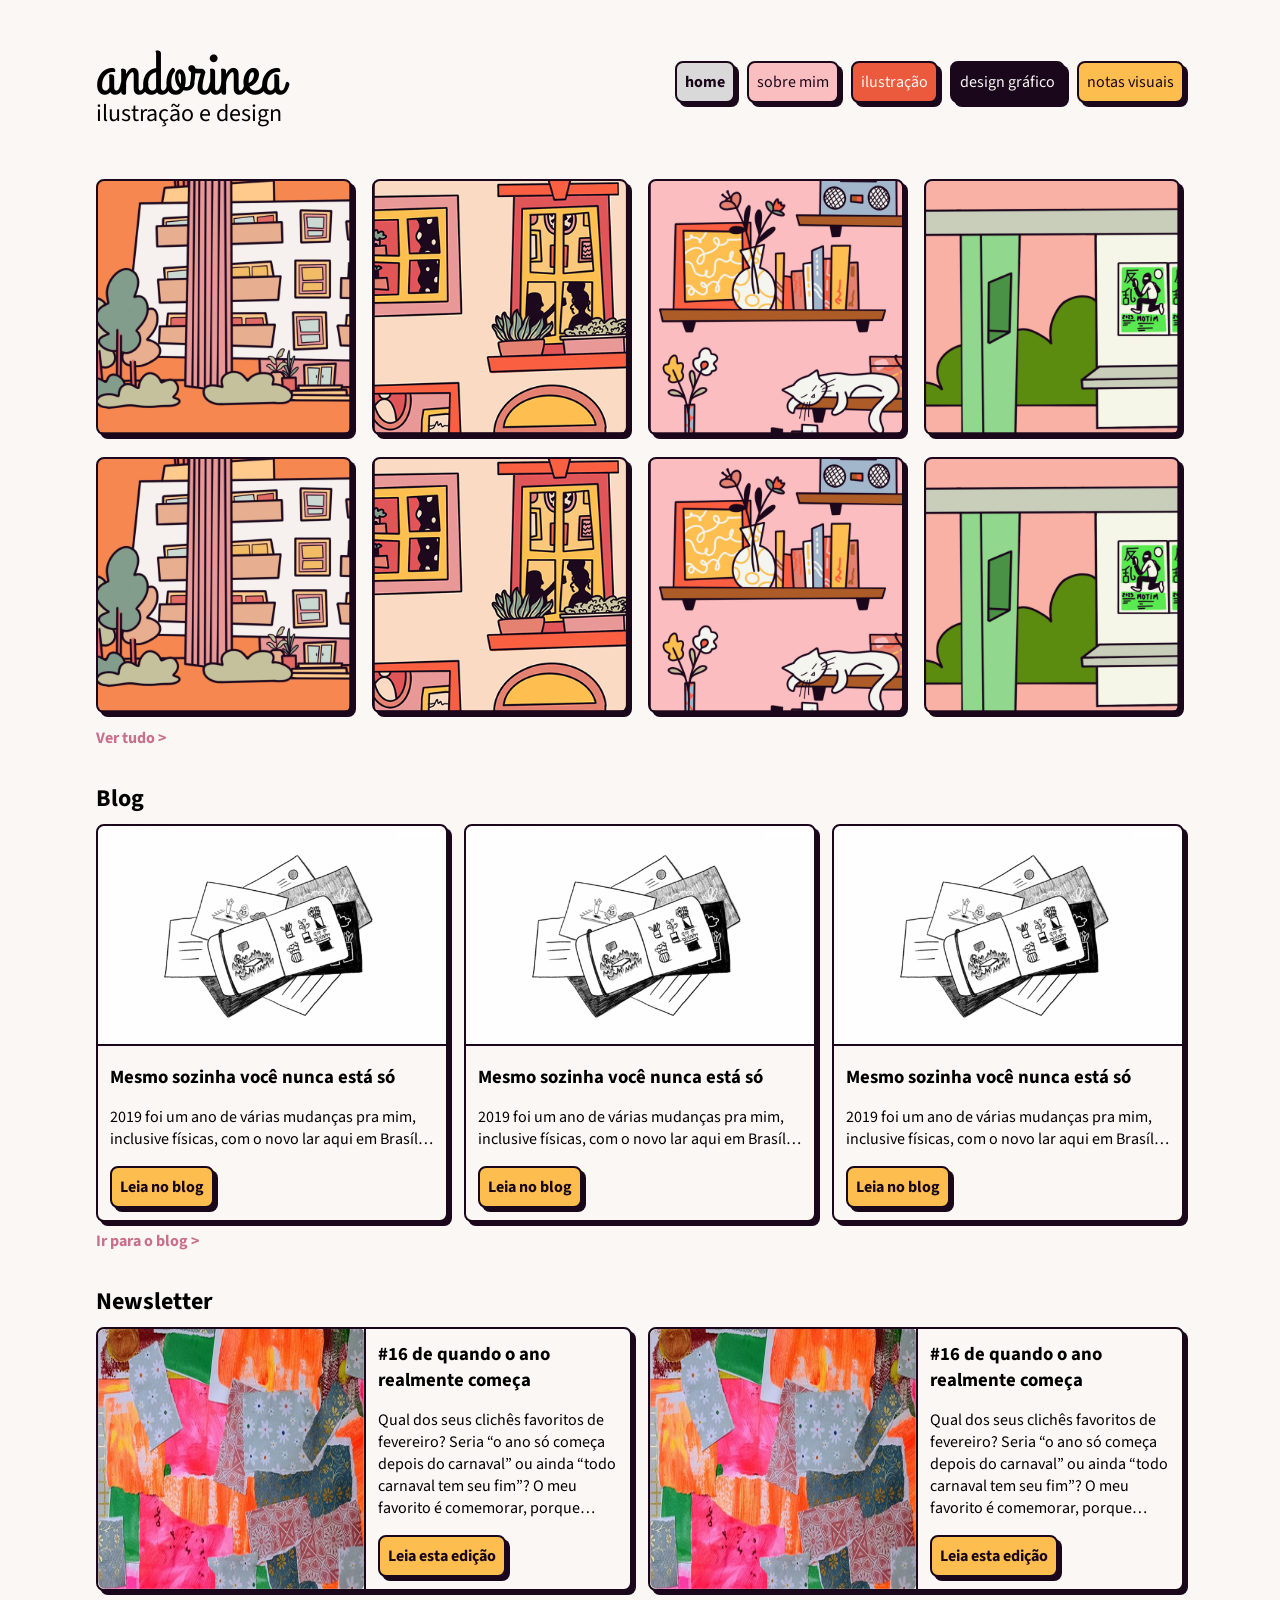
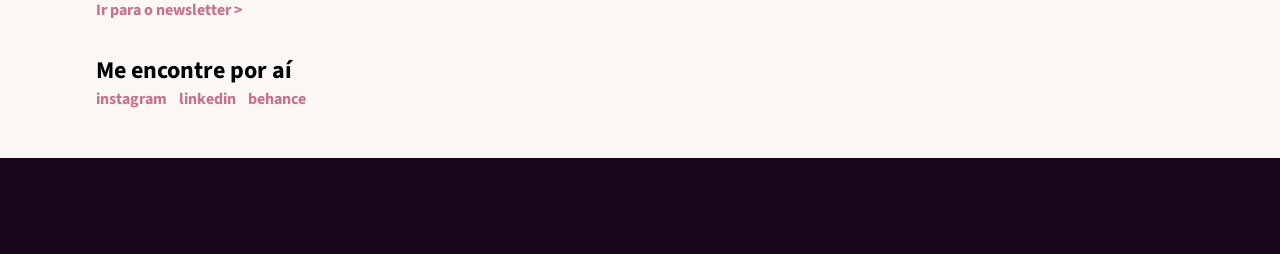
==== commit c41e34e3: "offset border" ====
--- a/index2.html
+++ b/index2.html
@@ -91,6 +91,15 @@
         </div>
         <div class="section-link"><a href="#">Ir para o newsletter ></a></div>
     </section>
+    <section class="links">
+        <h2>Me encontre por aí</h2>
+        <ul class="links-list">
+            <li><a href="">instagram</a></li>
+            <li><a href="">linkedin</a></li>
+            <li><a href="">behance</a></li>
+        </ul>
+    </section>
 </main>
+<footer class="footer"></footer>
 </body>
 </html>
--- a/style/style.css
+++ b/style/style.css
@@ -10,6 +10,11 @@
   --terciary: #eb5a3d;
 }
 
+:focus {
+  outline: 4px solid var(--secondary-text);
+  outline-offset: 0;
+}
+
 .light-neutral {
   background: var(--light-neutral, #faf7f5);
   color: var(--dark-neutral);
@@ -114,7 +119,7 @@
   margin-top: 0.5rem;
 }
 
-.section-link:hover {
+.section-link:hover, .links-list a:hover {
   text-decoration: underline;
   color: var(--secondary-text);
 }
@@ -130,7 +135,8 @@
 
 .portfolio,
 .blog,
-.newsletter {
+.newsletter,
+.links {
   margin: 1rem 0;
 }
 
@@ -151,6 +157,23 @@
   object-fit: cover;
 }
 
+.links-list {
+  margin: 0;
+  padding: 0;
+  list-style-type: none;
+  display: flex;
+  gap: 8px 12px;
+  flex-wrap: wrap;
+}
+
+.footer {
+  background: var(--dark-neutral);
+  color: var(--lighter-neutral);
+  height: 6rem;
+  margin: 0;
+  bottom: 0;
+}
+
 /* Cards */
 
 .vertical-card,
@@ -199,10 +222,7 @@
 }
 
 .card-body {
-  padding: 0.5rem;
-}
-
-.horizontal-card {
+  padding: 0.75rem;
 }
 
 /* Breakpoints */
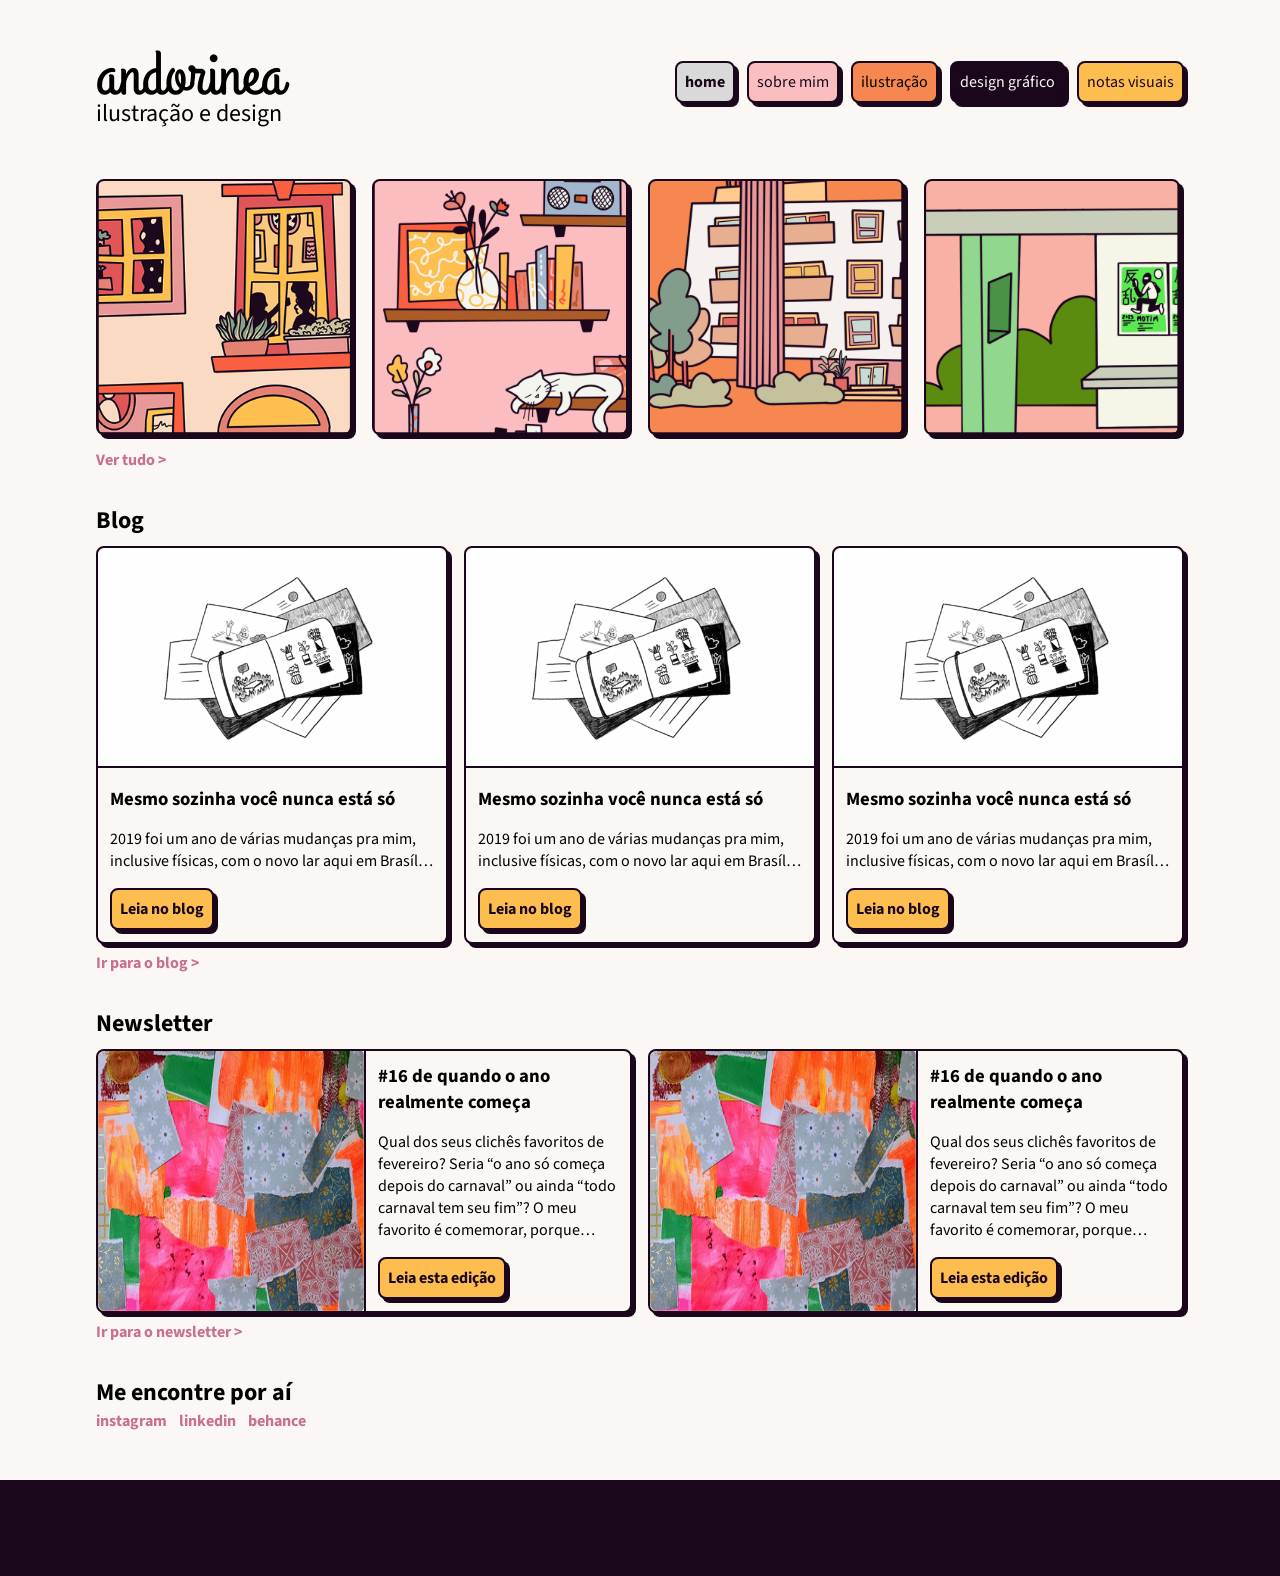
==== commit 430533c3: "primeira versao pagina detalhe portfolio" ====
--- a/index2.html
+++ b/index2.html
@@ -28,13 +28,9 @@
     <main>
     <section class="portfolio">
         <div class="portfolio-images">
+            <a href="portfolio/works/janelas.html"><img src="img/IMG_0762.png" alt="" class="portfolio-image"></a>
+            <a href="#"><img src="img/IMG_0764.png" alt="" class="portfolio-image"></a>
             <a href="#"><img src="img/IMG_0769.png" alt="" class="portfolio-image"></a>
-            <a href="#"><img src="img/IMG_0762.png" alt="" class="portfolio-image"></a>
-            <a href="#"><img src="img/IMG_0764.png" alt="" class="portfolio-image"></a>
-            <a href="#"><img src="img/IMG_0775.png" alt="" class="portfolio-image"></a>
-            <a href="#"><img src="img/IMG_0769.png" alt="" class="portfolio-image"></a>
-            <a href="#"><img src="img/IMG_0762.png" alt="" class="portfolio-image"></a>
-            <a href="#"><img src="img/IMG_0764.png" alt="" class="portfolio-image"></a>
             <a href="#"><img src="img/IMG_0775.png" alt="" class="portfolio-image"></a>
         </div>
         <div class="section-link"><a href="#">Ver tudo ></a></div>
--- a/style/style.css
+++ b/style/style.css
@@ -7,7 +7,7 @@
   --primary: #febe4f;
   --secondary: #fabec0;
   --secondary-text: #c9708b;
-  --terciary: #eb5a3d;
+  --terciary: #F68751;
 }
 
 :focus {
@@ -16,34 +16,46 @@
 }
 
 .light-neutral {
-  background: var(--light-neutral, #faf7f5);
+  background: var(--light-neutral);
   color: var(--dark-neutral);
 }
 
+.lighter-neutral {
+  background: var(--lighter-neutral);
+  color: var(--dark-neutral);
+}
+
 .dark-neutral {
-  background: var(--dark-neutral, #1a071b);
+  background: var(--dark-neutral);
   color: var(--lighter-neutral);
 }
 
 .primary {
-  background: var(--primary, #febe4f);
+  background: var(--primary);
   color: var(--dark-neutral);
 }
 
 .secondary {
-  background: var(--secondary, #fabec0);
+  background: var(--secondary);
   color: var(--dark-neutral);
 }
 
 .terciary {
-  background: var(--terciary, #eb5a3d);
-  color: var(--lighter-neutral);
+  background: var(--terciary);
+  color: var(--ldark-neutral);
 }
 
 .source-sans-3-400 {
   font-family: 'Source Sans 3', serif;
   font-optical-sizing: auto;
   font-weight: 400;
+  font-style: normal;
+}
+
+.source-sans-3-700 {
+  font-family: 'Source Sans 3', serif;
+  font-optical-sizing: auto;
+  font-weight: 700;
   font-style: normal;
 }
 
@@ -240,7 +252,7 @@
     gap: 1rem;
   }
 
-  .blog-cards {
+  .blog-cards, .newsletter-cards {
     display: flex;
     flex-direction: column;
     gap: 1rem;
@@ -248,6 +260,17 @@
 
   .vertical-card {
     width: 100%;
+  }
+
+  .horizontal-card {
+    flex-direction: column;
+  }
+
+  .horizontal-card-images {
+    width: 100%;
+    border-right: 0;
+    border-bottom: 2px solid var(--dark-neutral);
+    border-radius: 8px 8px 0px 0px;
   }
 }
 
